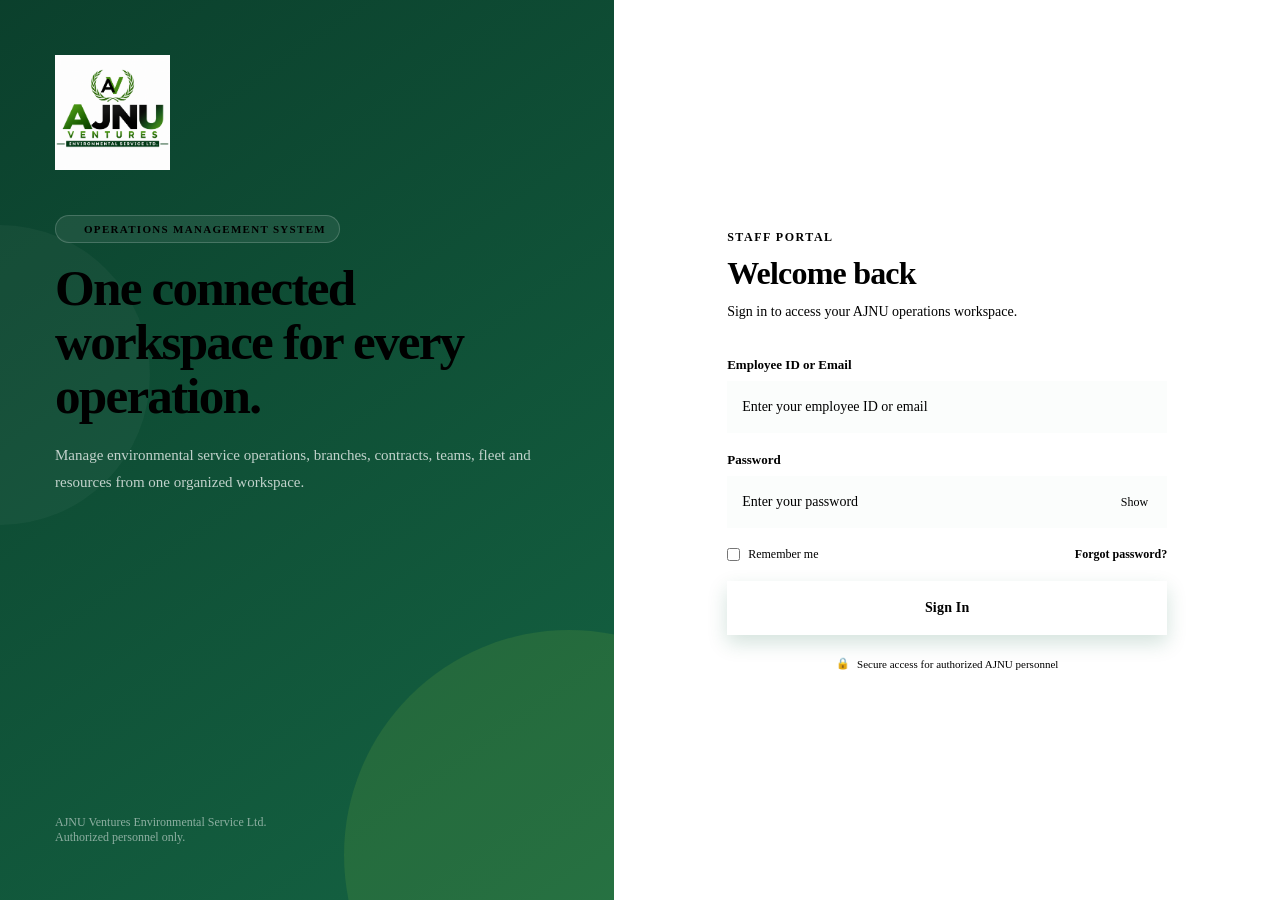
==== index.html @ efa8af66 "Create index.html" ====
<!DOCTYPE html>
<html lang="en">

<head>

    <meta charset="UTF-8">

    <meta
        name="viewport"
        content="width=device-width, initial-scale=1.0"
    >

    <meta
        name="description"
        content="AJNU Ventures Environmental Service Ltd. Staff Operations Portal"
    >

    <title>Staff Portal | AJNU Operations</title>

    <!-- Google Font -->
    <link
        rel="preconnect"
        href="https://fonts.googleapis.com"
    >

    <link
        rel="preconnect"
        href="https://fonts.gstatic.com"
        crossorigin
    >

    <link
        href="https://fonts.googleapis.com/css2?family=Inter:wght@400;500;600;700;800&display=swap"
        rel="stylesheet"
    >

    <!-- Styles -->
    <link
        rel="stylesheet"
        href="css/variables.css"
    >

    <link
        rel="stylesheet"
        href="css/reset.css"
    >

    <link
        rel="stylesheet"
        href="css/auth.css"
    >

</head>


<body>

    <main class="auth-page">

        <!-- =============================================
             BRAND SIDE
             ============================================= -->

        <section class="auth-brand">

            <div class="auth-brand-content">

                <img
                    src="ajnu.PNG"
                    alt="AJNU Ventures Environmental Service Ltd."
                    class="auth-logo"
                >

                <div class="auth-brand-label">
                    Operations Management System
                </div>

                <h1>
                    One connected
                    <span>workspace</span>
                    for every operation.
                </h1>

                <p class="auth-brand-description">
                    Manage environmental service operations,
                    branches, contracts, teams, fleet and
                    resources from one organized workspace.
                </p>

            </div>


            <div class="auth-brand-footer">

                AJNU Ventures Environmental Service Ltd.
                <br>
                Authorized personnel only.

            </div>

        </section>


        <!-- =============================================
             LOGIN SIDE
             ============================================= -->

        <section class="auth-panel">

            <div class="auth-card">

                <div class="auth-heading">

                    <div class="eyebrow">
                        Staff Portal
                    </div>

                    <h2>
                        Welcome back
                    </h2>

                    <p>
                        Sign in to access your AJNU
                        operations workspace.
                    </p>

                </div>


                <!-- Error message -->

                <div
                    class="auth-error"
                    id="authError"
                >
                    Invalid login details. Please check
                    your credentials and try again.
                </div>


                <!-- Login form -->

                <form
                    class="auth-form"
                    id="staffLoginForm"
                >

                    <!-- Employee ID -->

                    <div class="form-group">

                        <label for="employeeId">
                            Employee ID or Email
                        </label>

                        <div class="input-wrapper">

                            <input
                                type="text"
                                id="employeeId"
                                name="employeeId"
                                placeholder="Enter your employee ID or email"
                                autocomplete="username"
                                required
                            >

                        </div>

                    </div>


                    <!-- Password -->

                    <div class="form-group">

                        <label for="password">
                            Password
                        </label>

                        <div class="input-wrapper">

                            <input
                                type="password"
                                id="password"
                                name="password"
                                placeholder="Enter your password"
                                autocomplete="current-password"
                                required
                            >

                            <button
                                type="button"
                                class="password-toggle"
                                id="passwordToggle"
                            >
                                Show
                            </button>

                        </div>

                    </div>


                    <!-- Options -->

                    <div class="auth-options">

                        <label class="remember-me">

                            <input
                                type="checkbox"
                                id="rememberMe"
                            >

                            <span>
                                Remember me
                            </span>

                        </label>


                        <a
                            href="#"
                            class="forgot-password"
                            onclick="return false;"
                        >
                            Forgot password?
                        </a>

                    </div>


                    <!-- Submit -->

                    <button
                        type="submit"
                        class="auth-submit"
                    >
                        Sign In
                    </button>

                </form>


                <!-- Security -->

                <div class="auth-security">

                    <span class="auth-security-icon">
                        🔒
                    </span>

                    <span>
                        Secure access for authorized
                        AJNU personnel
                    </span>

                </div>

            </div>

        </section>

    </main>


    <!-- =============================================
         DEMO LOGIN SCRIPT
         ============================================= -->

    <script>

        const loginForm =
            document.getElementById("staffLoginForm");

        const passwordInput =
            document.getElementById("password");

        const passwordToggle =
            document.getElementById("passwordToggle");

        const authError =
            document.getElementById("authError");


        /* =============================================
           PASSWORD VISIBILITY
           ============================================= */

        passwordToggle.addEventListener(
            "click",
            () => {

                const isPassword =
                    passwordInput.type === "password";

                passwordInput.type =
                    isPassword
                        ? "text"
                        : "password";

                passwordToggle.textContent =
                    isPassword
                        ? "Hide"
                        : "Show";

            }
        );


        /* =============================================
           DEMO LOGIN
           ============================================= */

        loginForm.addEventListener(
            "submit",
            (event) => {

                event.preventDefault();

                const employeeId =
                    document
                        .getElementById("employeeId")
                        .value
                        .trim();

                const password =
                    passwordInput.value.trim();


                /*
                 * DEMO ONLY
                 *
                 * This is not real authentication.
                 * Production authentication will use
                 * a secure backend.
                 */

                if (
                    employeeId === "manager@ajnu.demo" &&
                    password === "123456"
                ) {

                    window.location.href =
                        "dashboard.html";

                    return;
                }


                authError.classList.add("show");

            }
        );

    </script>

</body>

</html>
---- css/auth.css ----
/* =========================================================
   AJNU OPERATIONS SYSTEM
   Staff Authentication
   ========================================================= */

.auth-page {
    min-height: 100vh;
    display: flex;
    background: var(--bg-main);
}

/* =========================================================
   BRAND PANEL
   ========================================================= */

.auth-brand {
    position: relative;
    width: 48%;
    min-height: 100vh;
    padding: 55px;
    display: flex;
    flex-direction: column;
    justify-content: space-between;
    overflow: hidden;
    background:
        linear-gradient(
            145deg,
            rgba(6, 60, 40, 0.98),
            rgba(11, 93, 59, 0.96)
        );
    color: var(--text-white);
}

.auth-brand::before {
    content: "";
    position: absolute;
    width: 450px;
    height: 450px;
    border-radius: 50%;
    right: -180px;
    bottom: -180px;
    background: rgba(167, 214, 59, 0.12);
}

.auth-brand::after {
    content: "";
    position: absolute;
    width: 300px;
    height: 300px;
    border-radius: 50%;
    left: -150px;
    top: 25%;
    background: rgba(255, 255, 255, 0.035);
}

.auth-brand-content {
    position: relative;
    z-index: 2;
    max-width: 560px;
}

.auth-logo {
    width: 115px;
    height: auto;
    object-fit: contain;
    margin-bottom: 45px;
}

.auth-brand-label {
    display: inline-flex;
    align-items: center;
    gap: 8px;
    margin-bottom: 18px;
    padding: 7px 13px;
    border: 1px solid rgba(255, 255, 255, 0.18);
    border-radius: 50px;
    background: rgba(255, 255, 255, 0.07);
    font-size: 11px;
    font-weight: 700;
    letter-spacing: 1.3px;
    text-transform: uppercase;
}

.auth-brand-label::before {
    content: "";
    width: 7px;
    height: 7px;
    border-radius: 50%;
    background: var(--ajnu-lime);
}

.auth-brand h1 {
    max-width: 550px;
    margin-bottom: 20px;
    font-size: clamp(34px, 4vw, 56px);
    line-height: 1.05;
    letter-spacing: -1.8px;
}

.auth-brand h1 span {
    color: var(--ajnu-lime);
}

.auth-brand-description {
    max-width: 500px;
    color: rgba(255, 255, 255, 0.74);
    font-size: 15px;
    line-height: 1.8;
}

.auth-brand-footer {
    position: relative;
    z-index: 2;
    color: rgba(255, 255, 255, 0.52);
    font-size: 12px;
}

/* =========================================================
   LOGIN PANEL
   ========================================================= */

.auth-panel {
    width: 52%;
    min-height: 100vh;
    display: flex;
    align-items: center;
    justify-content: center;
    padding: 40px;
    background: var(--bg-card);
}

.auth-card {
    width: 100%;
    max-width: 440px;
}

.auth-heading {
    margin-bottom: 34px;
}

.auth-heading .eyebrow {
    margin-bottom: 10px;
    color: var(--ajnu-green-700);
    font-size: 12px;
    font-weight: 800;
    letter-spacing: 1.5px;
    text-transform: uppercase;
}

.auth-heading h2 {
    margin-bottom: 9px;
    font-size: 32px;
    line-height: 1.15;
    letter-spacing: -0.8px;
}

.auth-heading p {
    color: var(--text-secondary);
    font-size: 14px;
    line-height: 1.6;
}

/* =========================================================
   FORM
   ========================================================= */

.auth-form {
    display: flex;
    flex-direction: column;
    gap: 19px;
}

.form-group {
    display: flex;
    flex-direction: column;
    gap: 8px;
}

.form-group label {
    color: var(--text-primary);
    font-size: 13px;
    font-weight: 700;
}

.input-wrapper {
    position: relative;
}

.input-wrapper input {
    width: 100%;
    height: 52px;
    padding: 0 15px;
    border: 1px solid var(--border-light);
    border-radius: var(--radius-md);
    background: #FBFDFC;
    color: var(--text-primary);
    font-size: 14px;
    transition: var(--transition-fast);
}

.input-wrapper input::placeholder {
    color: var(--text-muted);
}

.input-wrapper input:focus {
    border-color: var(--ajnu-green-600);
    background: var(--bg-card);
    box-shadow: 0 0 0 4px rgba(23, 150, 91, 0.09);
}

/* =========================================================
   PASSWORD TOGGLE
   ========================================================= */

.password-toggle {
    position: absolute;
    top: 50%;
    right: 14px;
    transform: translateY(-50%);
    padding: 5px;
    background: transparent;
    color: var(--text-muted);
    font-size: 12px;
}

.password-toggle:hover {
    color: var(--ajnu-green-700);
}

/* =========================================================
   FORM OPTIONS
   ========================================================= */

.auth-options {
    display: flex;
    align-items: center;
    justify-content: space-between;
    gap: 15px;
}

.remember-me {
    display: flex;
    align-items: center;
    gap: 8px;
    color: var(--text-secondary);
    font-size: 12px;
}

.remember-me input {
    accent-color: var(--ajnu-green-600);
}

.forgot-password {
    color: var(--ajnu-green-700);
    font-size: 12px;
    font-weight: 700;
}

.forgot-password:hover {
    text-decoration: underline;
}

/* =========================================================
   LOGIN BUTTON
   ========================================================= */

.auth-submit {
    width: 100%;
    height: 54px;
    border-radius: var(--radius-md);
    background: var(--ajnu-green-700);
    color: var(--text-white);
    font-size: 14px;
    font-weight: 800;
    letter-spacing: 0.2px;
    transition: var(--transition-normal);
    box-shadow: 0 8px 20px rgba(11, 93, 59, 0.18);
}

.auth-submit:hover {
    background: var(--ajnu-green-800);
    transform: translateY(-1px);
    box-shadow: 0 12px 25px rgba(11, 93, 59, 0.24);
}

.auth-submit:active {
    transform: translateY(0);
}

/* =========================================================
   SECURITY NOTE
   ========================================================= */

.auth-security {
    display: flex;
    align-items: center;
    justify-content: center;
    gap: 7px;
    margin-top: 22px;
    color: var(--text-muted);
    font-size: 11px;
}

.auth-security-icon {
    color: var(--ajnu-green-600);
}

/* =========================================================
   ERROR MESSAGE
   ========================================================= */

.auth-error {
    display: none;
    padding: 11px 13px;
    border: 1px solid rgba(214, 69, 69, 0.18);
    border-radius: var(--radius-md);
    background: rgba(214, 69, 69, 0.06);
    color: var(--danger);
    font-size: 12px;
    line-height: 1.5;
}

.auth-error.show {
    display: block;
}

/* =========================================================
   RESPONSIVE
   ========================================================= */

@media (max-width: 900px) {

    .auth-brand {
        width: 42%;
        padding: 35px;
    }

    .auth-panel {
        width: 58%;
        padding: 30px;
    }

    .auth-brand h1 {
        font-size: 38px;
    }
}

@media (max-width: 700px) {

    .auth-page {
        display: block;
    }

    .auth-brand {
        width: 100%;
        min-height: auto;
        padding: 30px 24px;
    }

    .auth-brand-footer {
        display: none;
    }

    .auth-logo {
        width: 90px;
        margin-bottom: 30px;
    }

    .auth-brand h1 {
        font-size: 34px;
    }

    .auth-brand-description {
        margin-bottom: 10px;
        font-size: 13px;
    }

    .auth-panel {
        width: 100%;
        min-height: auto;
        padding: 45px 24px 55px;
    }

    .auth-heading h2 {
        font-size: 28px;
    }
}
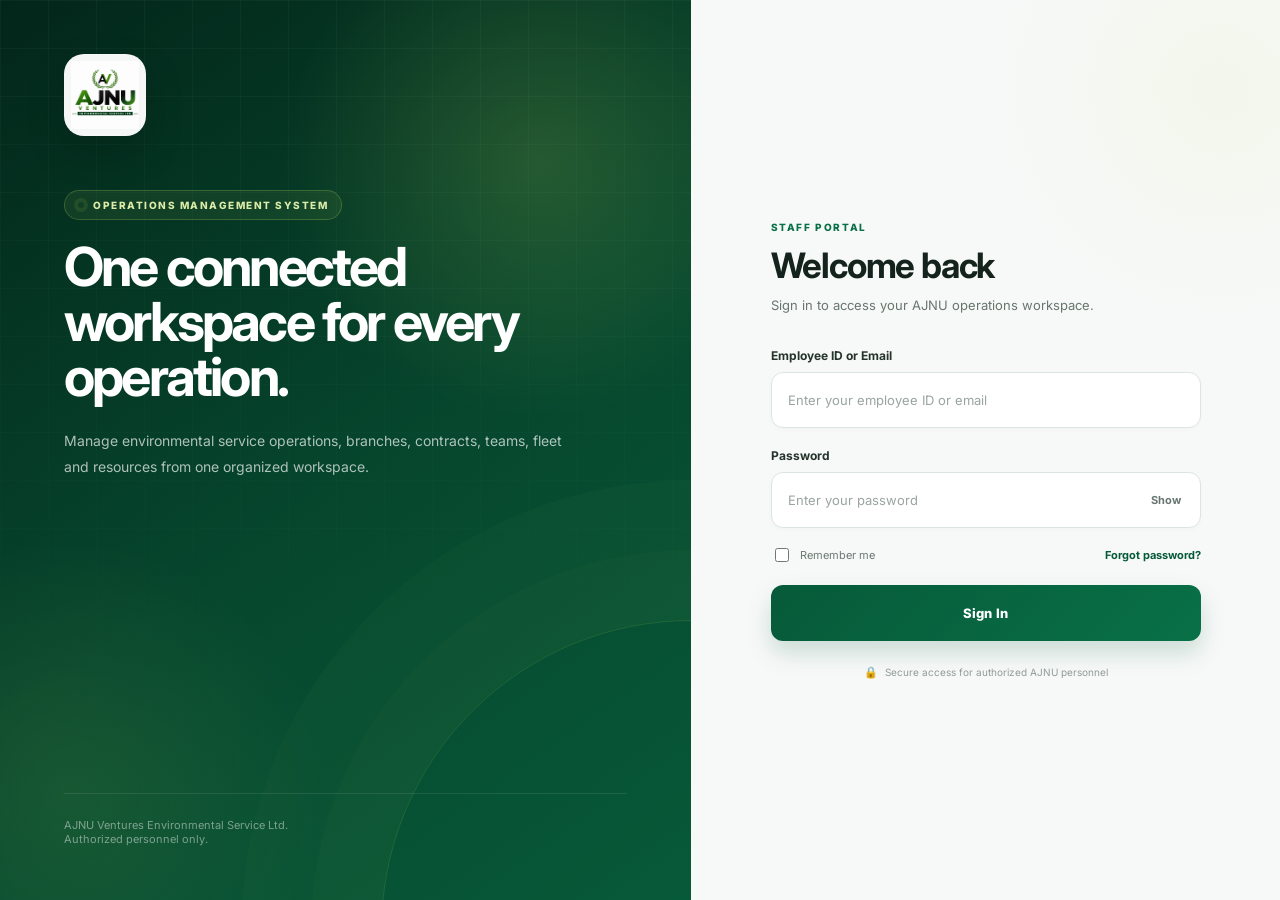
==== commit 04fc4d8b: "Wrap logo image in a div element Wrap the logo image in a div for better styling." ====
--- a/index.html
+++ b/index.html
@@ -65,11 +65,13 @@
 
             <div class="auth-brand-content">
 
-                <img
-                    src="ajnu.PNG"
-                    alt="AJNU Ventures Environmental Service Ltd."
-                    class="auth-logo"
-                >
+               <div class="auth-logo-wrap">
+    <img
+        src="ajnu.PNG"
+        alt="AJNU Ventures Environmental Service Ltd."
+        class="auth-logo"
+    >
+</div>
 
                 <div class="auth-brand-label">
                     Operations Management System
--- a/css/auth.css
+++ b/css/auth.css
@@ -1,13 +1,22 @@
 /* =========================================================
    AJNU OPERATIONS SYSTEM
-   Staff Authentication
+   PREMIUM STAFF AUTHENTICATION
+   ========================================================= */
+
+
+/* =========================================================
+   PAGE
    ========================================================= */
 
 .auth-page {
+    position: relative;
     min-height: 100vh;
-    display: flex;
-    background: var(--bg-main);
-}
+    display: grid;
+    grid-template-columns: 1.08fr 0.92fr;
+    overflow: hidden;
+    background: #F4F7F5;
+}
+
 
 /* =========================================================
    BRAND PANEL
@@ -15,150 +24,342 @@
 
 .auth-brand {
     position: relative;
-    width: 48%;
     min-height: 100vh;
-    padding: 55px;
+    padding: 54px 64px;
     display: flex;
     flex-direction: column;
     justify-content: space-between;
     overflow: hidden;
+
     background:
+        radial-gradient(
+            circle at 78% 18%,
+            rgba(182, 217, 87, 0.18),
+            transparent 28%
+        ),
+        radial-gradient(
+            circle at 10% 88%,
+            rgba(182, 217, 87, 0.10),
+            transparent 25%
+        ),
         linear-gradient(
             145deg,
-            rgba(6, 60, 40, 0.98),
-            rgba(11, 93, 59, 0.96)
+            #03261A 0%,
+            #06462D 52%,
+            #075A39 100%
         );
-    color: var(--text-white);
-}
+
+    color: white;
+}
+
+
+/* subtle grid */
 
 .auth-brand::before {
     content: "";
     position: absolute;
-    width: 450px;
-    height: 450px;
-    border-radius: 50%;
-    right: -180px;
-    bottom: -180px;
-    background: rgba(167, 214, 59, 0.12);
-}
+    inset: 0;
+
+    background-image:
+        linear-gradient(
+            rgba(255,255,255,0.035) 1px,
+            transparent 1px
+        ),
+        linear-gradient(
+            90deg,
+            rgba(255,255,255,0.035) 1px,
+            transparent 1px
+        );
+
+    background-size: 48px 48px;
+
+    mask-image:
+        linear-gradient(
+            to bottom,
+            black,
+            transparent 85%
+        );
+
+    pointer-events: none;
+}
+
+
+/* large decorative glow */
 
 .auth-brand::after {
     content: "";
     position: absolute;
-    width: 300px;
-    height: 300px;
+
+    width: 620px;
+    height: 620px;
+
+    right: -310px;
+    bottom: -340px;
+
     border-radius: 50%;
-    left: -150px;
-    top: 25%;
-    background: rgba(255, 255, 255, 0.035);
-}
+
+    border: 1px solid rgba(182, 217, 87, 0.15);
+
+    box-shadow:
+        0 0 0 70px rgba(182, 217, 87, 0.025),
+        0 0 0 140px rgba(182, 217, 87, 0.018);
+
+    pointer-events: none;
+}
+
+
+/* =========================================================
+   BRAND CONTENT
+   ========================================================= */
 
 .auth-brand-content {
     position: relative;
     z-index: 2;
-    max-width: 560px;
-}
+    max-width: 620px;
+}
+
+
+.auth-logo-wrap {
+    width: 82px;
+    height: 82px;
+
+    display: flex;
+    align-items: center;
+    justify-content: center;
+
+    margin-bottom: 54px;
+
+    border-radius: 20px;
+
+    background: rgba(255,255,255,0.96);
+
+    box-shadow:
+        0 16px 40px rgba(0,0,0,0.16);
+
+    overflow: hidden;
+}
+
 
 .auth-logo {
-    width: 115px;
-    height: auto;
+    width: 68px;
+    height: 68px;
     object-fit: contain;
-    margin-bottom: 45px;
-}
+}
+
+
+/* =========================================================
+   BRAND EYEBROW
+   ========================================================= */
 
 .auth-brand-label {
     display: inline-flex;
     align-items: center;
-    gap: 8px;
-    margin-bottom: 18px;
-    padding: 7px 13px;
-    border: 1px solid rgba(255, 255, 255, 0.18);
-    border-radius: 50px;
-    background: rgba(255, 255, 255, 0.07);
-    font-size: 11px;
-    font-weight: 700;
-    letter-spacing: 1.3px;
+    gap: 9px;
+
+    margin-bottom: 20px;
+
+    padding: 8px 13px;
+
+    border: 1px solid rgba(182,217,87,0.24);
+    border-radius: 100px;
+
+    background: rgba(182,217,87,0.08);
+
+    color: #DCECA8;
+
+    font-size: 10px;
+    font-weight: 800;
+
+    letter-spacing: 1.5px;
     text-transform: uppercase;
 }
+
 
 .auth-brand-label::before {
     content: "";
-    width: 7px;
-    height: 7px;
+
+    width: 6px;
+    height: 6px;
+
     border-radius: 50%;
+
     background: var(--ajnu-lime);
-}
+
+    box-shadow:
+        0 0 0 4px rgba(182,217,87,0.10);
+}
+
+
+/* =========================================================
+   BRAND HEADING
+   ========================================================= */
 
 .auth-brand h1 {
-    max-width: 550px;
-    margin-bottom: 20px;
-    font-size: clamp(34px, 4vw, 56px);
-    line-height: 1.05;
-    letter-spacing: -1.8px;
-}
+    max-width: 650px;
+
+    margin: 0 0 24px;
+
+    color: white;
+
+    font-size: clamp(42px, 4.2vw, 66px);
+
+    font-weight: 700;
+
+    line-height: 1.02;
+
+    letter-spacing: -2.8px;
+}
+
 
 .auth-brand h1 span {
     color: var(--ajnu-lime);
 }
 
+
+/* =========================================================
+   DESCRIPTION
+   ========================================================= */
+
 .auth-brand-description {
-    max-width: 500px;
-    color: rgba(255, 255, 255, 0.74);
-    font-size: 15px;
+    max-width: 520px;
+
+    margin: 0;
+
+    color: rgba(255,255,255,0.68);
+
+    font-size: 14px;
+
     line-height: 1.8;
 }
+
+
+/* =========================================================
+   BRAND FOOTER
+   ========================================================= */
 
 .auth-brand-footer {
     position: relative;
     z-index: 2;
-    color: rgba(255, 255, 255, 0.52);
-    font-size: 12px;
-}
-
-/* =========================================================
-   LOGIN PANEL
+
+    display: flex;
+    align-items: center;
+    justify-content: space-between;
+
+    padding-top: 24px;
+
+    border-top: 1px solid rgba(255,255,255,0.09);
+
+    color: rgba(255,255,255,0.45);
+
+    font-size: 11px;
+}
+
+
+/* =========================================================
+   LOGIN AREA
    ========================================================= */
 
 .auth-panel {
-    width: 52%;
     min-height: 100vh;
+
     display: flex;
     align-items: center;
     justify-content: center;
-    padding: 40px;
-    background: var(--bg-card);
-}
+
+    padding: 50px;
+
+    background:
+        radial-gradient(
+            circle at 90% 10%,
+            rgba(182,217,87,0.08),
+            transparent 24%
+        ),
+        #F7F9F8;
+}
+
 
 .auth-card {
     width: 100%;
-    max-width: 440px;
-}
+    max-width: 430px;
+}
+
+
+/* =========================================================
+   LOGIN HEADER
+   ========================================================= */
 
 .auth-heading {
-    margin-bottom: 34px;
-}
+    margin-bottom: 32px;
+}
+
 
 .auth-heading .eyebrow {
-    margin-bottom: 10px;
-    color: var(--ajnu-green-700);
+    margin-bottom: 12px;
+
+    color: #087047;
+
+    font-size: 10px;
+    font-weight: 800;
+
+    letter-spacing: 1.6px;
+    text-transform: uppercase;
+}
+
+
+.auth-heading h2 {
+    margin: 0 0 9px;
+
+    color: #14231C;
+
+    font-size: 35px;
+    font-weight: 700;
+
+    line-height: 1.15;
+
+    letter-spacing: -1.2px;
+}
+
+
+.auth-heading p {
+    margin: 0;
+
+    color: #68766F;
+
+    font-size: 13px;
+
+    line-height: 1.7;
+}
+
+
+/* =========================================================
+   ERROR
+   ========================================================= */
+
+.auth-error {
+    display: none;
+
+    margin-bottom: 18px;
+
+    padding: 12px 14px;
+
+    border: 1px solid rgba(217,76,76,0.15);
+
+    border-radius: 11px;
+
+    background: rgba(217,76,76,0.05);
+
+    color: #C73E3E;
+
     font-size: 12px;
-    font-weight: 800;
-    letter-spacing: 1.5px;
-    text-transform: uppercase;
-}
-
-.auth-heading h2 {
-    margin-bottom: 9px;
-    font-size: 32px;
-    line-height: 1.15;
-    letter-spacing: -0.8px;
-}
-
-.auth-heading p {
-    color: var(--text-secondary);
-    font-size: 14px;
-    line-height: 1.6;
-}
+
+    line-height: 1.5;
+}
+
+
+.auth-error.show {
+    display: block;
+}
+
 
 /* =========================================================
    FORM
@@ -167,46 +368,79 @@
 .auth-form {
     display: flex;
     flex-direction: column;
-    gap: 19px;
-}
+    gap: 20px;
+}
+
 
 .form-group {
     display: flex;
     flex-direction: column;
-    gap: 8px;
-}
+    gap: 9px;
+}
+
 
 .form-group label {
-    color: var(--text-primary);
-    font-size: 13px;
+    color: #24332B;
+
+    font-size: 12px;
     font-weight: 700;
 }
+
+
+/* =========================================================
+   INPUT
+   ========================================================= */
 
 .input-wrapper {
     position: relative;
 }
 
+
 .input-wrapper input {
     width: 100%;
-    height: 52px;
-    padding: 0 15px;
-    border: 1px solid var(--border-light);
-    border-radius: var(--radius-md);
-    background: #FBFDFC;
-    color: var(--text-primary);
-    font-size: 14px;
-    transition: var(--transition-fast);
-}
+    height: 56px;
+
+    padding: 0 16px;
+
+    border: 1px solid #DCE5DF;
+
+    border-radius: 12px;
+
+    background: #FFFFFF;
+
+    color: #14231C;
+
+    font-size: 13px;
+
+    box-shadow:
+        0 2px 5px rgba(3,38,26,0.02);
+
+    transition:
+        border-color 180ms ease,
+        box-shadow 180ms ease,
+        background 180ms ease;
+}
+
+
+.input-wrapper input:hover {
+    border-color: #C9D7CF;
+}
+
+
+.input-wrapper input:focus {
+    border-color: #087047;
+
+    background: white;
+
+    box-shadow:
+        0 0 0 4px rgba(8,112,71,0.08);
+}
+
 
 .input-wrapper input::placeholder {
-    color: var(--text-muted);
-}
-
-.input-wrapper input:focus {
-    border-color: var(--ajnu-green-600);
-    background: var(--bg-card);
-    box-shadow: 0 0 0 4px rgba(23, 150, 91, 0.09);
-}
+    color: #9AA59F;
+}
+
 
 /* =========================================================
    PASSWORD TOGGLE
@@ -214,174 +448,258 @@
 
 .password-toggle {
     position: absolute;
+
     top: 50%;
-    right: 14px;
+    right: 13px;
+
     transform: translateY(-50%);
-    padding: 5px;
+
+    padding: 6px 7px;
+
     background: transparent;
-    color: var(--text-muted);
-    font-size: 12px;
-}
+
+    color: #68766F;
+
+    font-size: 11px;
+    font-weight: 700;
+
+    transition: color 180ms ease;
+}
+
 
 .password-toggle:hover {
-    color: var(--ajnu-green-700);
-}
-
-/* =========================================================
-   FORM OPTIONS
+    color: #075A39;
+}
+
+
+/* =========================================================
+   OPTIONS
    ========================================================= */
 
 .auth-options {
     display: flex;
+
     align-items: center;
     justify-content: space-between;
-    gap: 15px;
-}
+
+    margin-top: -3px;
+}
+
 
 .remember-me {
     display: flex;
     align-items: center;
     gap: 8px;
-    color: var(--text-secondary);
-    font-size: 12px;
-}
+
+    color: #6C7972;
+
+    font-size: 11px;
+}
+
 
 .remember-me input {
-    accent-color: var(--ajnu-green-600);
-}
+    width: 14px;
+    height: 14px;
+
+    accent-color: #087047;
+}
+
 
 .forgot-password {
-    color: var(--ajnu-green-700);
-    font-size: 12px;
+    color: #075A39;
+
+    font-size: 11px;
     font-weight: 700;
 }
+
 
 .forgot-password:hover {
     text-decoration: underline;
 }
 
-/* =========================================================
-   LOGIN BUTTON
+
+/* =========================================================
+   SIGN IN BUTTON
    ========================================================= */
 
 .auth-submit {
+    position: relative;
+
     width: 100%;
-    height: 54px;
-    border-radius: var(--radius-md);
-    background: var(--ajnu-green-700);
-    color: var(--text-white);
-    font-size: 14px;
+    height: 56px;
+
+    border-radius: 12px;
+
+    background:
+        linear-gradient(
+            135deg,
+            #075A39,
+            #087047
+        );
+
+    color: white;
+
+    font-size: 13px;
     font-weight: 800;
+
     letter-spacing: 0.2px;
-    transition: var(--transition-normal);
-    box-shadow: 0 8px 20px rgba(11, 93, 59, 0.18);
-}
+
+    box-shadow:
+        0 12px 25px rgba(7,90,57,0.18);
+
+    overflow: hidden;
+
+    transition:
+        transform 180ms ease,
+        box-shadow 180ms ease;
+}
+
+
+.auth-submit::before {
+    content: "";
+
+    position: absolute;
+
+    inset: 0;
+
+    background:
+        linear-gradient(
+            90deg,
+            transparent,
+            rgba(255,255,255,0.12),
+            transparent
+        );
+
+    transform: translateX(-100%);
+
+    transition: transform 600ms ease;
+}
+
 
 .auth-submit:hover {
-    background: var(--ajnu-green-800);
-    transform: translateY(-1px);
-    box-shadow: 0 12px 25px rgba(11, 93, 59, 0.24);
-}
+    transform: translateY(-2px);
+
+    box-shadow:
+        0 16px 32px rgba(7,90,57,0.23);
+}
+
+
+.auth-submit:hover::before {
+    transform: translateX(100%);
+}
+
 
 .auth-submit:active {
     transform: translateY(0);
 }
 
-/* =========================================================
-   SECURITY NOTE
+
+/* =========================================================
+   SECURITY
    ========================================================= */
 
 .auth-security {
     display: flex;
+
     align-items: center;
     justify-content: center;
+
     gap: 7px;
-    margin-top: 22px;
-    color: var(--text-muted);
+
+    margin-top: 24px;
+
+    color: #929D97;
+
+    font-size: 10px;
+}
+
+
+.auth-security-icon {
     font-size: 11px;
 }
 
-.auth-security-icon {
-    color: var(--ajnu-green-600);
-}
-
-/* =========================================================
-   ERROR MESSAGE
-   ========================================================= */
-
-.auth-error {
-    display: none;
-    padding: 11px 13px;
-    border: 1px solid rgba(214, 69, 69, 0.18);
-    border-radius: var(--radius-md);
-    background: rgba(214, 69, 69, 0.06);
-    color: var(--danger);
-    font-size: 12px;
-    line-height: 1.5;
-}
-
-.auth-error.show {
-    display: block;
-}
 
 /* =========================================================
    RESPONSIVE
    ========================================================= */
 
-@media (max-width: 900px) {
+@media (max-width: 1000px) {
+
+    .auth-page {
+        grid-template-columns: 1fr 1fr;
+    }
 
     .auth-brand {
-        width: 42%;
+        padding: 42px;
+    }
+
+    .auth-panel {
         padding: 35px;
     }
 
-    .auth-panel {
-        width: 58%;
-        padding: 30px;
+    .auth-brand h1 {
+        font-size: 44px;
+    }
+}
+
+
+@media (max-width: 760px) {
+
+    .auth-page {
+        display: block;
+    }
+
+    .auth-brand {
+        min-height: 420px;
+
+        padding: 32px 25px;
+    }
+
+    .auth-logo-wrap {
+        width: 70px;
+        height: 70px;
+
+        margin-bottom: 35px;
+    }
+
+    .auth-logo {
+        width: 58px;
+        height: 58px;
     }
 
     .auth-brand h1 {
         font-size: 38px;
-    }
-}
-
-@media (max-width: 700px) {
-
-    .auth-page {
-        display: block;
-    }
-
-    .auth-brand {
-        width: 100%;
-        min-height: auto;
-        padding: 30px 24px;
+        letter-spacing: -1.8px;
+    }
+
+    .auth-brand-description {
+        font-size: 13px;
     }
 
     .auth-brand-footer {
         display: none;
     }
 
-    .auth-logo {
-        width: 90px;
-        margin-bottom: 30px;
+    .auth-panel {
+        min-height: auto;
+
+        padding: 50px 25px 60px;
+    }
+}
+
+
+@media (max-width: 430px) {
+
+    .auth-brand {
+        min-height: 390px;
     }
 
     .auth-brand h1 {
         font-size: 34px;
     }
 
-    .auth-brand-description {
-        margin-bottom: 10px;
-        font-size: 13px;
-    }
-
-    .auth-panel {
-        width: 100%;
-        min-height: auto;
-        padding: 45px 24px 55px;
-    }
-
     .auth-heading h2 {
-        font-size: 28px;
-    }
-}
+        font-size: 30px;
+    }
+
+}
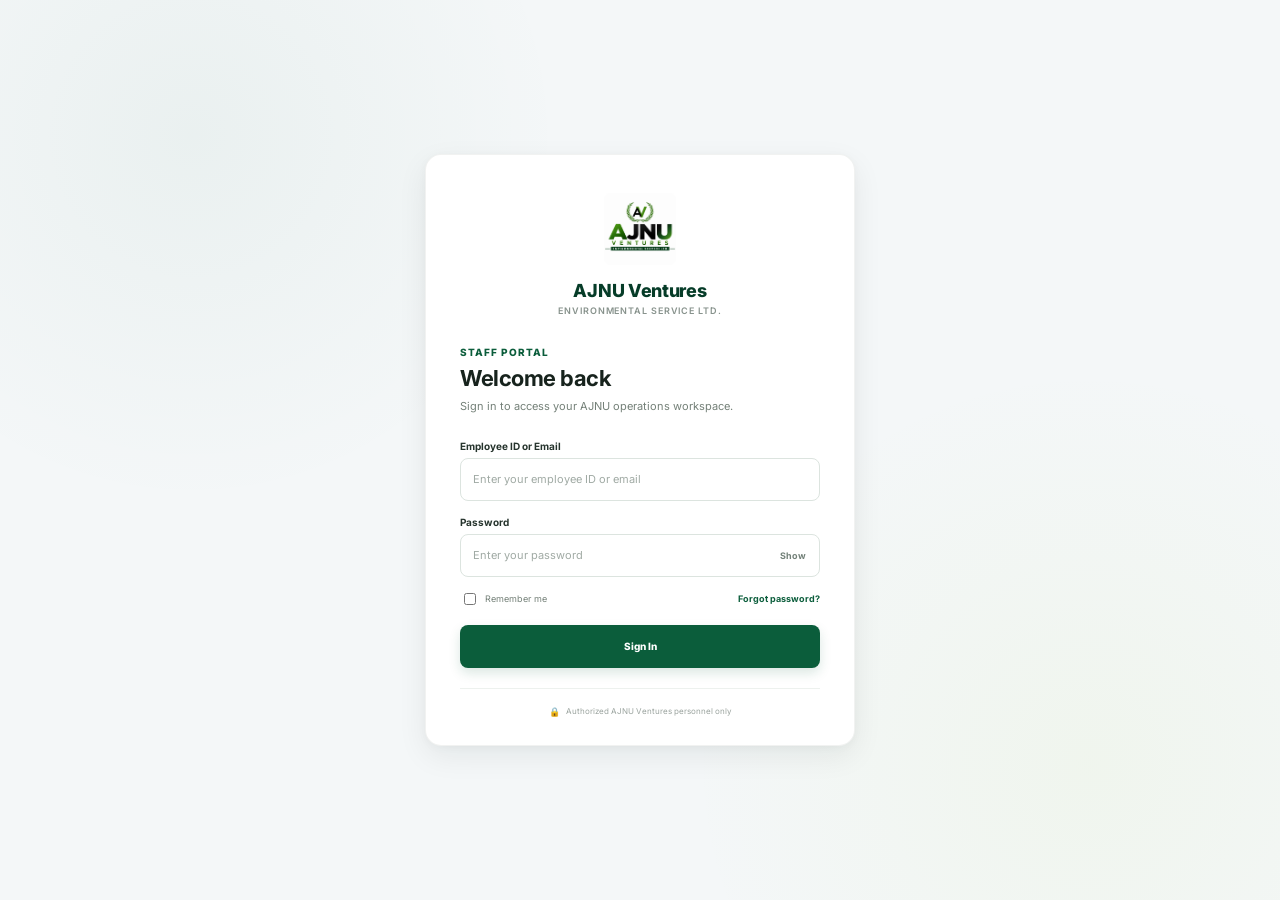
==== commit 40d3e88d: "Refactor index.html with improved comments and layout Updated HTML structure and comments for clarit" ====
--- a/index.html
+++ b/index.html
@@ -17,7 +17,11 @@
 
     <title>Staff Portal | AJNU Operations</title>
 
-    <!-- Google Font -->
+
+    <!-- =====================================================
+         GOOGLE FONT
+         ===================================================== -->
+
     <link
         rel="preconnect"
         href="https://fonts.googleapis.com"
@@ -34,7 +38,11 @@
         rel="stylesheet"
     >
 
-    <!-- Styles -->
+
+    <!-- =====================================================
+         STYLES
+         ===================================================== -->
+
     <link
         rel="stylesheet"
         href="css/variables.css"
@@ -55,239 +63,258 @@
 
 <body>
 
+
     <main class="auth-page">
 
-        <!-- =============================================
-             BRAND SIDE
-             ============================================= -->
-
-        <section class="auth-brand">
-
-            <div class="auth-brand-content">
-
-               <div class="auth-logo-wrap">
-    <img
-        src="ajnu.PNG"
-        alt="AJNU Ventures Environmental Service Ltd."
-        class="auth-logo"
-    >
-</div>
-
-                <div class="auth-brand-label">
-                    Operations Management System
-                </div>
-
-                <h1>
-                    One connected
-                    <span>workspace</span>
-                    for every operation.
+
+        <!-- =================================================
+             LOGIN CARD
+             ================================================= -->
+
+        <section class="auth-card">
+
+
+            <!-- =============================================
+                 COMPANY BRAND
+                 ============================================= -->
+
+            <div class="auth-brand">
+
+
+                <div class="auth-logo-wrap">
+
+                    <img
+                        src="ajnu.PNG"
+                        alt="AJNU Ventures Environmental Service Ltd."
+                        class="auth-logo"
+                    >
+
+                </div>
+
+
+                <h1 class="auth-company-name">
+                    AJNU Ventures
                 </h1>
 
-                <p class="auth-brand-description">
-                    Manage environmental service operations,
-                    branches, contracts, teams, fleet and
-                    resources from one organized workspace.
+
+                <div class="auth-company-subtitle">
+                    Environmental Service Ltd.
+                </div>
+
+
+            </div>
+
+
+
+            <!-- =============================================
+                 LOGIN HEADING
+                 ============================================= -->
+
+            <div class="auth-heading">
+
+
+                <div class="eyebrow">
+                    Staff Portal
+                </div>
+
+
+                <h2>
+                    Welcome back
+                </h2>
+
+
+                <p>
+                    Sign in to access your AJNU
+                    operations workspace.
                 </p>
 
+
             </div>
 
 
-            <div class="auth-brand-footer">
-
-                AJNU Ventures Environmental Service Ltd.
-                <br>
-                Authorized personnel only.
-
+
+            <!-- =============================================
+                 ERROR
+                 ============================================= -->
+
+            <div
+                class="auth-error"
+                id="authError"
+            >
+                Invalid login details. Please check
+                your credentials and try again.
             </div>
 
+
+
+            <!-- =============================================
+                 LOGIN FORM
+                 ============================================= -->
+
+            <form
+                class="auth-form"
+                id="staffLoginForm"
+            >
+
+
+                <!-- Employee ID -->
+
+                <div class="form-group">
+
+                    <label for="employeeId">
+                        Employee ID or Email
+                    </label>
+
+
+                    <div class="input-wrapper">
+
+                        <input
+                            type="text"
+                            id="employeeId"
+                            name="employeeId"
+                            placeholder="Enter your employee ID or email"
+                            autocomplete="username"
+                            required
+                        >
+
+                    </div>
+
+                </div>
+
+
+
+                <!-- Password -->
+
+                <div class="form-group">
+
+                    <label for="password">
+                        Password
+                    </label>
+
+
+                    <div class="input-wrapper">
+
+                        <input
+                            type="password"
+                            id="password"
+                            name="password"
+                            placeholder="Enter your password"
+                            autocomplete="current-password"
+                            required
+                        >
+
+
+                        <button
+                            type="button"
+                            class="password-toggle"
+                            id="passwordToggle"
+                        >
+                            Show
+                        </button>
+
+                    </div>
+
+                </div>
+
+
+
+                <!-- Options -->
+
+                <div class="auth-options">
+
+
+                    <label class="remember-me">
+
+                        <input
+                            type="checkbox"
+                            id="rememberMe"
+                        >
+
+                        <span>
+                            Remember me
+                        </span>
+
+                    </label>
+
+
+                    <a
+                        href="#"
+                        class="forgot-password"
+                        onclick="return false;"
+                    >
+                        Forgot password?
+                    </a>
+
+
+                </div>
+
+
+
+                <!-- Sign In -->
+
+                <button
+                    type="submit"
+                    class="auth-submit"
+                >
+                    Sign In
+                </button>
+
+
+            </form>
+
+
+
+            <!-- =============================================
+                 SECURITY
+                 ============================================= -->
+
+            <div class="auth-security">
+
+                <span class="auth-security-icon">
+                    🔒
+                </span>
+
+                <span>
+                    Authorized AJNU Ventures personnel only
+                </span>
+
+            </div>
+
+
         </section>
 
 
-        <!-- =============================================
-             LOGIN SIDE
-             ============================================= -->
-
-        <section class="auth-panel">
-
-            <div class="auth-card">
-
-                <div class="auth-heading">
-
-                    <div class="eyebrow">
-                        Staff Portal
-                    </div>
-
-                    <h2>
-                        Welcome back
-                    </h2>
-
-                    <p>
-                        Sign in to access your AJNU
-                        operations workspace.
-                    </p>
-
-                </div>
-
-
-                <!-- Error message -->
-
-                <div
-                    class="auth-error"
-                    id="authError"
-                >
-                    Invalid login details. Please check
-                    your credentials and try again.
-                </div>
-
-
-                <!-- Login form -->
-
-                <form
-                    class="auth-form"
-                    id="staffLoginForm"
-                >
-
-                    <!-- Employee ID -->
-
-                    <div class="form-group">
-
-                        <label for="employeeId">
-                            Employee ID or Email
-                        </label>
-
-                        <div class="input-wrapper">
-
-                            <input
-                                type="text"
-                                id="employeeId"
-                                name="employeeId"
-                                placeholder="Enter your employee ID or email"
-                                autocomplete="username"
-                                required
-                            >
-
-                        </div>
-
-                    </div>
-
-
-                    <!-- Password -->
-
-                    <div class="form-group">
-
-                        <label for="password">
-                            Password
-                        </label>
-
-                        <div class="input-wrapper">
-
-                            <input
-                                type="password"
-                                id="password"
-                                name="password"
-                                placeholder="Enter your password"
-                                autocomplete="current-password"
-                                required
-                            >
-
-                            <button
-                                type="button"
-                                class="password-toggle"
-                                id="passwordToggle"
-                            >
-                                Show
-                            </button>
-
-                        </div>
-
-                    </div>
-
-
-                    <!-- Options -->
-
-                    <div class="auth-options">
-
-                        <label class="remember-me">
-
-                            <input
-                                type="checkbox"
-                                id="rememberMe"
-                            >
-
-                            <span>
-                                Remember me
-                            </span>
-
-                        </label>
-
-
-                        <a
-                            href="#"
-                            class="forgot-password"
-                            onclick="return false;"
-                        >
-                            Forgot password?
-                        </a>
-
-                    </div>
-
-
-                    <!-- Submit -->
-
-                    <button
-                        type="submit"
-                        class="auth-submit"
-                    >
-                        Sign In
-                    </button>
-
-                </form>
-
-
-                <!-- Security -->
-
-                <div class="auth-security">
-
-                    <span class="auth-security-icon">
-                        🔒
-                    </span>
-
-                    <span>
-                        Secure access for authorized
-                        AJNU personnel
-                    </span>
-
-                </div>
-
-            </div>
-
-        </section>
-
     </main>
 
 
-    <!-- =============================================
-         DEMO LOGIN SCRIPT
-         ============================================= -->
+
+    <!-- =====================================================
+         DEMO AUTHENTICATION
+         ===================================================== -->
 
     <script>
+
 
         const loginForm =
             document.getElementById("staffLoginForm");
 
+
         const passwordInput =
             document.getElementById("password");
 
+
         const passwordToggle =
             document.getElementById("passwordToggle");
 
+
         const authError =
             document.getElementById("authError");
 
 
-        /* =============================================
+
+        /* =================================================
            PASSWORD VISIBILITY
-           ============================================= */
+           ================================================= */
 
         passwordToggle.addEventListener(
             "click",
@@ -295,12 +322,14 @@
 
                 const isPassword =
                     passwordInput.type === "password";
+
 
                 passwordInput.type =
                     isPassword
                         ? "text"
                         : "password";
 
+
                 passwordToggle.textContent =
                     isPassword
                         ? "Hide"
@@ -310,15 +339,17 @@
         );
 
 
-        /* =============================================
+
+        /* =================================================
            DEMO LOGIN
-           ============================================= */
+           ================================================= */
 
         loginForm.addEventListener(
             "submit",
             (event) => {
 
                 event.preventDefault();
+
 
                 const employeeId =
                     document
@@ -326,17 +357,21 @@
                         .value
                         .trim();
 
+
                 const password =
-                    passwordInput.value.trim();
+                    passwordInput
+                        .value
+                        .trim();
+
 
 
                 /*
                  * DEMO ONLY
                  *
-                 * This is not real authentication.
-                 * Production authentication will use
-                 * a secure backend.
+                 * Real authentication will be added
+                 * when the production backend is built.
                  */
+
 
                 if (
                     employeeId === "manager@ajnu.demo" &&
@@ -347,6 +382,7 @@
                         "dashboard.html";
 
                     return;
+
                 }
 
 
@@ -355,8 +391,10 @@
             }
         );
 
+
     </script>
 
+
 </body>
 
 </html>
--- a/css/auth.css
+++ b/css/auth.css
@@ -1,286 +1,116 @@
 /* =========================================================
    AJNU OPERATIONS SYSTEM
-   PREMIUM STAFF AUTHENTICATION
-   ========================================================= */
-
-
-/* =========================================================
-   PAGE
+   STAFF LOGIN
+   Clean Enterprise Authentication
    ========================================================= */
 
 .auth-page {
-    position: relative;
     min-height: 100vh;
-    display: grid;
-    grid-template-columns: 1.08fr 0.92fr;
-    overflow: hidden;
-    background: #F4F7F5;
-}
-
-
-/* =========================================================
-   BRAND PANEL
-   ========================================================= */
-
-.auth-brand {
-    position: relative;
-    min-height: 100vh;
-    padding: 54px 64px;
-    display: flex;
-    flex-direction: column;
-    justify-content: space-between;
-    overflow: hidden;
+    display: flex;
+    align-items: center;
+    justify-content: center;
+    padding: 24px;
 
     background:
         radial-gradient(
-            circle at 78% 18%,
-            rgba(182, 217, 87, 0.18),
+            circle at 15% 15%,
+            rgba(11, 93, 59, 0.045),
             transparent 28%
         ),
         radial-gradient(
-            circle at 10% 88%,
-            rgba(182, 217, 87, 0.10),
-            transparent 25%
+            circle at 85% 85%,
+            rgba(167, 214, 59, 0.055),
+            transparent 30%
         ),
-        linear-gradient(
-            145deg,
-            #03261A 0%,
-            #06462D 52%,
-            #075A39 100%
-        );
-
-    color: white;
-}
-
-
-/* subtle grid */
-
-.auth-brand::before {
-    content: "";
-    position: absolute;
-    inset: 0;
-
-    background-image:
-        linear-gradient(
-            rgba(255,255,255,0.035) 1px,
-            transparent 1px
-        ),
-        linear-gradient(
-            90deg,
-            rgba(255,255,255,0.035) 1px,
-            transparent 1px
-        );
-
-    background-size: 48px 48px;
-
-    mask-image:
-        linear-gradient(
-            to bottom,
-            black,
-            transparent 85%
-        );
-
-    pointer-events: none;
-}
-
-
-/* large decorative glow */
-
-.auth-brand::after {
-    content: "";
-    position: absolute;
-
-    width: 620px;
-    height: 620px;
-
-    right: -310px;
-    bottom: -340px;
-
-    border-radius: 50%;
-
-    border: 1px solid rgba(182, 217, 87, 0.15);
-
-    box-shadow:
-        0 0 0 70px rgba(182, 217, 87, 0.025),
-        0 0 0 140px rgba(182, 217, 87, 0.018);
-
-    pointer-events: none;
-}
-
-
-/* =========================================================
-   BRAND CONTENT
-   ========================================================= */
-
-.auth-brand-content {
-    position: relative;
-    z-index: 2;
-    max-width: 620px;
-}
-
-
-.auth-logo-wrap {
-    width: 82px;
-    height: 82px;
-
-    display: flex;
-    align-items: center;
-    justify-content: center;
-
-    margin-bottom: 54px;
-
-    border-radius: 20px;
-
-    background: rgba(255,255,255,0.96);
-
-    box-shadow:
-        0 16px 40px rgba(0,0,0,0.16);
-
-    overflow: hidden;
-}
-
-
-.auth-logo {
-    width: 68px;
-    height: 68px;
-    object-fit: contain;
-}
-
-
-/* =========================================================
-   BRAND EYEBROW
-   ========================================================= */
-
-.auth-brand-label {
-    display: inline-flex;
-    align-items: center;
-    gap: 9px;
-
-    margin-bottom: 20px;
-
-    padding: 8px 13px;
-
-    border: 1px solid rgba(182,217,87,0.24);
-    border-radius: 100px;
-
-    background: rgba(182,217,87,0.08);
-
-    color: #DCECA8;
-
-    font-size: 10px;
-    font-weight: 800;
-
-    letter-spacing: 1.5px;
-    text-transform: uppercase;
-}
-
-
-.auth-brand-label::before {
-    content: "";
-
-    width: 6px;
-    height: 6px;
-
-    border-radius: 50%;
-
-    background: var(--ajnu-lime);
-
-    box-shadow:
-        0 0 0 4px rgba(182,217,87,0.10);
-}
-
-
-/* =========================================================
-   BRAND HEADING
-   ========================================================= */
-
-.auth-brand h1 {
-    max-width: 650px;
-
-    margin: 0 0 24px;
-
-    color: white;
-
-    font-size: clamp(42px, 4.2vw, 66px);
-
-    font-weight: 700;
-
-    line-height: 1.02;
-
-    letter-spacing: -2.8px;
-}
-
-
-.auth-brand h1 span {
-    color: var(--ajnu-lime);
-}
-
-
-/* =========================================================
-   DESCRIPTION
-   ========================================================= */
-
-.auth-brand-description {
-    max-width: 520px;
-
-    margin: 0;
-
-    color: rgba(255,255,255,0.68);
-
-    font-size: 14px;
-
-    line-height: 1.8;
-}
-
-
-/* =========================================================
-   BRAND FOOTER
-   ========================================================= */
-
-.auth-brand-footer {
-    position: relative;
-    z-index: 2;
-
-    display: flex;
-    align-items: center;
-    justify-content: space-between;
-
-    padding-top: 24px;
-
-    border-top: 1px solid rgba(255,255,255,0.09);
-
-    color: rgba(255,255,255,0.45);
-
-    font-size: 11px;
-}
-
-
-/* =========================================================
-   LOGIN AREA
-   ========================================================= */
-
-.auth-panel {
-    min-height: 100vh;
-
-    display: flex;
-    align-items: center;
-    justify-content: center;
-
-    padding: 50px;
-
-    background:
-        radial-gradient(
-            circle at 90% 10%,
-            rgba(182,217,87,0.08),
-            transparent 24%
-        ),
-        #F7F9F8;
-}
-
+        #F4F7F8;
+}
+
+
+/* =========================================================
+   LOGIN CARD
+   ========================================================= */
 
 .auth-card {
     width: 100%;
     max-width: 430px;
+
+    padding: 36px 34px 28px;
+
+    background: #FFFFFF;
+
+    border: 1px solid rgba(20, 35, 28, 0.06);
+
+    border-radius: 16px;
+
+    box-shadow:
+        0 10px 30px rgba(20, 35, 28, 0.07),
+        0 2px 8px rgba(20, 35, 28, 0.03);
+}
+
+
+/* =========================================================
+   BRAND
+   ========================================================= */
+
+.auth-brand {
+    text-align: center;
+    margin-bottom: 30px;
+}
+
+
+/* Logo container */
+
+.auth-logo-wrap {
+    width: 76px;
+    height: 76px;
+
+    margin: 0 auto 13px;
+
+    display: flex;
+    align-items: center;
+    justify-content: center;
+
+    border-radius: 14px;
+
+    background: #FFFFFF;
+
+    overflow: hidden;
+}
+
+
+.auth-logo {
+    width: 72px;
+    height: 72px;
+
+    object-fit: contain;
+}
+
+
+/* Company name */
+
+.auth-company-name {
+    margin: 0;
+
+    color: #063C28;
+
+    font-size: 18px;
+    font-weight: 800;
+
+    letter-spacing: -0.3px;
+}
+
+
+.auth-company-subtitle {
+    margin-top: 4px;
+
+    color: #87928C;
+
+    font-size: 9px;
+    font-weight: 600;
+
+    letter-spacing: 0.9px;
+
+    text-transform: uppercase;
 }
 
 
@@ -289,68 +119,69 @@
    ========================================================= */
 
 .auth-heading {
-    margin-bottom: 32px;
+    margin-bottom: 24px;
 }
 
 
 .auth-heading .eyebrow {
-    margin-bottom: 12px;
-
-    color: #087047;
+    margin-bottom: 7px;
+
+    color: #0B5D3B;
 
     font-size: 10px;
     font-weight: 800;
 
-    letter-spacing: 1.6px;
+    letter-spacing: 1px;
+
     text-transform: uppercase;
 }
 
 
 .auth-heading h2 {
-    margin: 0 0 9px;
-
-    color: #14231C;
-
-    font-size: 35px;
+    margin: 0 0 7px;
+
+    color: #17231D;
+
+    font-size: 22px;
     font-weight: 700;
 
-    line-height: 1.15;
-
-    letter-spacing: -1.2px;
+    line-height: 1.2;
+
+    letter-spacing: -0.5px;
 }
 
 
 .auth-heading p {
     margin: 0;
 
-    color: #68766F;
-
-    font-size: 13px;
-
-    line-height: 1.7;
-}
-
-
-/* =========================================================
-   ERROR
+    color: #748078;
+
+    font-size: 11px;
+
+    line-height: 1.6;
+}
+
+
+/* =========================================================
+   ERROR MESSAGE
    ========================================================= */
 
 .auth-error {
     display: none;
 
-    margin-bottom: 18px;
-
-    padding: 12px 14px;
-
-    border: 1px solid rgba(217,76,76,0.15);
-
-    border-radius: 11px;
-
-    background: rgba(217,76,76,0.05);
-
-    color: #C73E3E;
-
-    font-size: 12px;
+    margin-bottom: 16px;
+
+    padding: 10px 12px;
+
+    border: 1px solid rgba(214, 69, 69, 0.15);
+
+    border-radius: 9px;
+
+    background: rgba(214, 69, 69, 0.05);
+
+    color: #C33D3D;
+
+    font-size: 10px;
 
     line-height: 1.5;
 }
@@ -368,21 +199,23 @@
 .auth-form {
     display: flex;
     flex-direction: column;
-    gap: 20px;
+
+    gap: 15px;
 }
 
 
 .form-group {
     display: flex;
     flex-direction: column;
-    gap: 9px;
+
+    gap: 6px;
 }
 
 
 .form-group label {
-    color: #24332B;
-
-    font-size: 12px;
+    color: #26342D;
+
+    font-size: 10px;
     font-weight: 700;
 }
 
@@ -398,47 +231,41 @@
 
 .input-wrapper input {
     width: 100%;
-    height: 56px;
-
-    padding: 0 16px;
-
-    border: 1px solid #DCE5DF;
-
-    border-radius: 12px;
+    height: 43px;
+
+    padding: 0 12px;
+
+    border: 1px solid #DCE4DF;
+
+    border-radius: 8px;
 
     background: #FFFFFF;
 
-    color: #14231C;
-
-    font-size: 13px;
-
-    box-shadow:
-        0 2px 5px rgba(3,38,26,0.02);
+    color: #17231D;
+
+    font-size: 11px;
 
     transition:
         border-color 180ms ease,
-        box-shadow 180ms ease,
-        background 180ms ease;
+        box-shadow 180ms ease;
+}
+
+
+.input-wrapper input::placeholder {
+    color: #A0AAA4;
 }
 
 
 .input-wrapper input:hover {
-    border-color: #C9D7CF;
+    border-color: #C9D5CE;
 }
 
 
 .input-wrapper input:focus {
-    border-color: #087047;
-
-    background: white;
+    border-color: #0B5D3B;
 
     box-shadow:
-        0 0 0 4px rgba(8,112,71,0.08);
-}
-
-
-.input-wrapper input::placeholder {
-    color: #9AA59F;
+        0 0 0 3px rgba(11, 93, 59, 0.07);
 }
 
 
@@ -450,25 +277,23 @@
     position: absolute;
 
     top: 50%;
-    right: 13px;
+    right: 10px;
 
     transform: translateY(-50%);
 
-    padding: 6px 7px;
+    padding: 4px;
 
     background: transparent;
 
-    color: #68766F;
-
-    font-size: 11px;
+    color: #728078;
+
+    font-size: 9px;
     font-weight: 700;
-
-    transition: color 180ms ease;
 }
 
 
 .password-toggle:hover {
-    color: #075A39;
+    color: #0B5D3B;
 }
 
 
@@ -482,33 +307,34 @@
     align-items: center;
     justify-content: space-between;
 
-    margin-top: -3px;
+    margin-top: -2px;
 }
 
 
 .remember-me {
     display: flex;
     align-items: center;
-    gap: 8px;
-
-    color: #6C7972;
-
-    font-size: 11px;
+
+    gap: 6px;
+
+    color: #748078;
+
+    font-size: 9px;
 }
 
 
 .remember-me input {
-    width: 14px;
-    height: 14px;
-
-    accent-color: #087047;
+    width: 12px;
+    height: 12px;
+
+    accent-color: #0B5D3B;
 }
 
 
 .forgot-password {
-    color: #075A39;
-
-    font-size: 11px;
+    color: #0B5D3B;
+
+    font-size: 9px;
     font-weight: 700;
 }
 
@@ -519,73 +345,41 @@
 
 
 /* =========================================================
-   SIGN IN BUTTON
+   BUTTON
    ========================================================= */
 
 .auth-submit {
-    position: relative;
-
     width: 100%;
-    height: 56px;
-
-    border-radius: 12px;
-
-    background:
-        linear-gradient(
-            135deg,
-            #075A39,
-            #087047
-        );
-
-    color: white;
-
-    font-size: 13px;
+    height: 43px;
+
+    margin-top: 2px;
+
+    border-radius: 8px;
+
+    background: #0B5D3B;
+
+    color: #FFFFFF;
+
+    font-size: 10px;
     font-weight: 800;
 
-    letter-spacing: 0.2px;
-
-    box-shadow:
-        0 12px 25px rgba(7,90,57,0.18);
-
-    overflow: hidden;
-
     transition:
+        background 180ms ease,
         transform 180ms ease,
         box-shadow 180ms ease;
-}
-
-
-.auth-submit::before {
-    content: "";
-
-    position: absolute;
-
-    inset: 0;
-
-    background:
-        linear-gradient(
-            90deg,
-            transparent,
-            rgba(255,255,255,0.12),
-            transparent
-        );
-
-    transform: translateX(-100%);
-
-    transition: transform 600ms ease;
+
+    box-shadow:
+        0 5px 12px rgba(11, 93, 59, 0.15);
 }
 
 
 .auth-submit:hover {
-    transform: translateY(-2px);
+    background: #06462D;
+
+    transform: translateY(-1px);
 
     box-shadow:
-        0 16px 32px rgba(7,90,57,0.23);
-}
-
-
-.auth-submit:hover::before {
-    transform: translateX(100%);
+        0 8px 16px rgba(11, 93, 59, 0.18);
 }
 
 
@@ -604,18 +398,21 @@
     align-items: center;
     justify-content: center;
 
-    gap: 7px;
-
-    margin-top: 24px;
-
-    color: #929D97;
-
-    font-size: 10px;
+    gap: 6px;
+
+    margin-top: 20px;
+    padding-top: 17px;
+
+    border-top: 1px solid #EDF1EE;
+
+    color: #9AA39E;
+
+    font-size: 8px;
 }
 
 
 .auth-security-icon {
-    font-size: 11px;
+    font-size: 9px;
 }
 
 
@@ -623,83 +420,25 @@
    RESPONSIVE
    ========================================================= */
 
-@media (max-width: 1000px) {
+@media (max-width: 480px) {
 
     .auth-page {
-        grid-template-columns: 1fr 1fr;
+        padding: 15px;
     }
 
-    .auth-brand {
-        padding: 42px;
-    }
-
-    .auth-panel {
-        padding: 35px;
-    }
-
-    .auth-brand h1 {
-        font-size: 44px;
-    }
-}
-
-
-@media (max-width: 760px) {
-
-    .auth-page {
-        display: block;
-    }
-
-    .auth-brand {
-        min-height: 420px;
-
-        padding: 32px 25px;
+    .auth-card {
+        padding: 30px 23px 24px;
+
+        border-radius: 14px;
     }
 
     .auth-logo-wrap {
         width: 70px;
         height: 70px;
-
-        margin-bottom: 35px;
     }
 
     .auth-logo {
-        width: 58px;
-        height: 58px;
+        width: 66px;
+        height: 66px;
     }
-
-    .auth-brand h1 {
-        font-size: 38px;
-        letter-spacing: -1.8px;
-    }
-
-    .auth-brand-description {
-        font-size: 13px;
-    }
-
-    .auth-brand-footer {
-        display: none;
-    }
-
-    .auth-panel {
-        min-height: auto;
-
-        padding: 50px 25px 60px;
-    }
-}
-
-
-@media (max-width: 430px) {
-
-    .auth-brand {
-        min-height: 390px;
-    }
-
-    .auth-brand h1 {
-        font-size: 34px;
-    }
-
-    .auth-heading h2 {
-        font-size: 30px;
-    }
-
-}
+}
